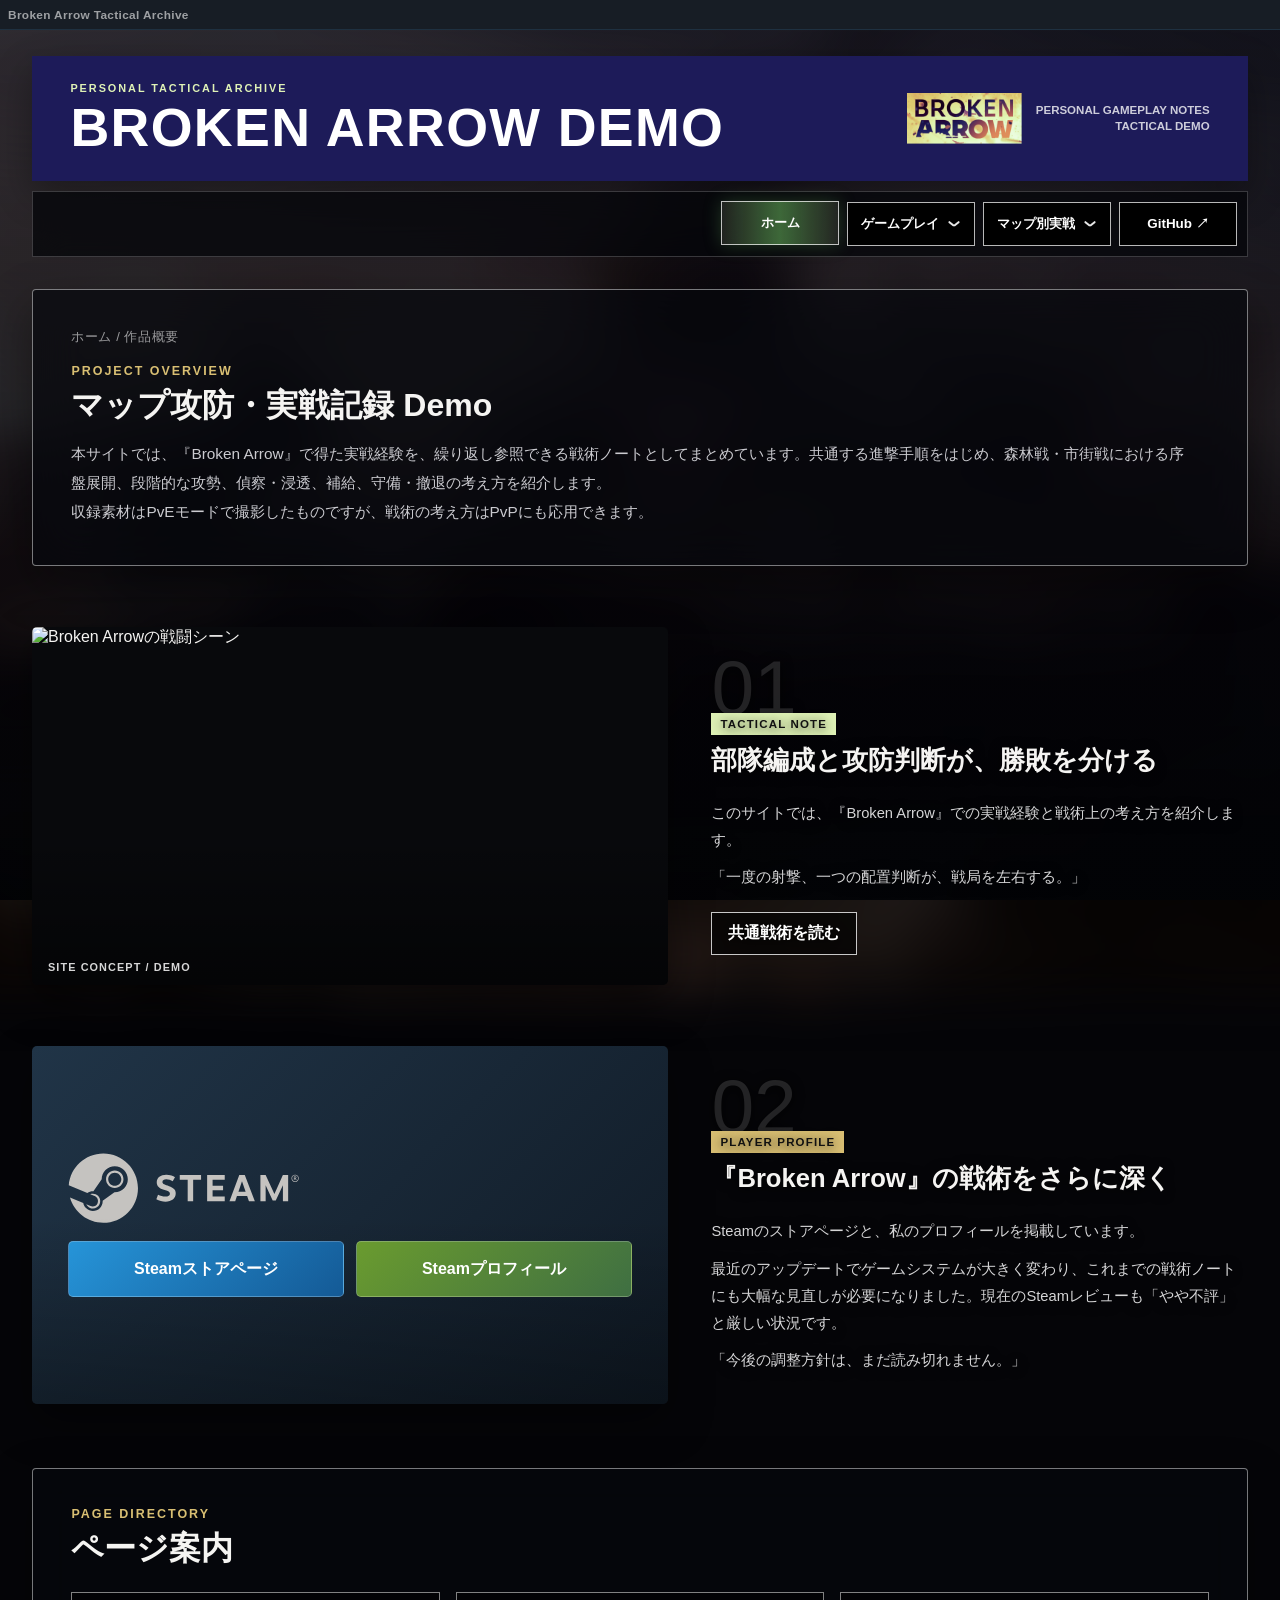
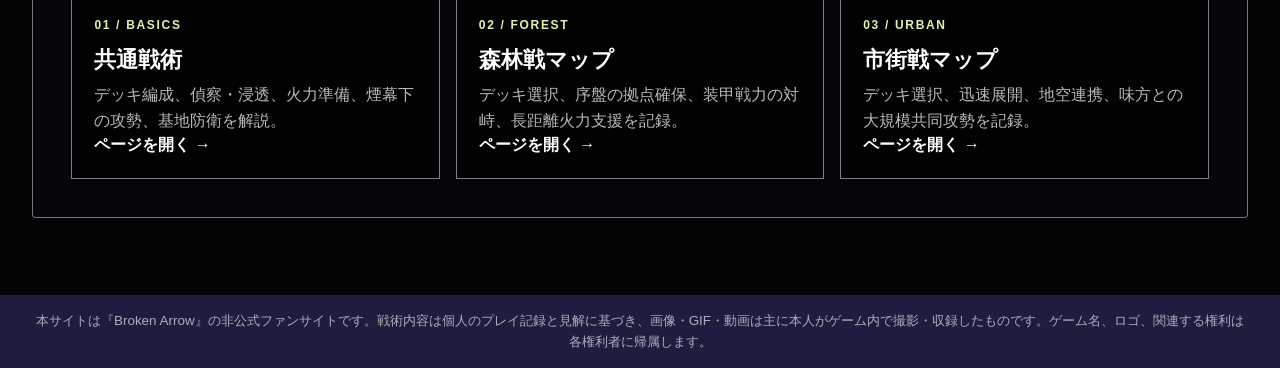
==== index.html @ 2e955ef0 "Deploy Broken Arrow website" ====
<!DOCTYPE html>
<html lang="ja">
<head>
    <meta charset="UTF-8">
    <meta name="viewport" content="width=device-width, initial-scale=1.0">
    <title>Broken Arrow Demo | ホーム</title>
    <link rel="stylesheet" href="css/style.css">
</head>
<body>
<header class="top-line">Broken Arrow Tactical Archive</header>
<header class="manual-title-wrap">
    <div class="manual-title-bar">
        <div>
            <p class="manual-title-kicker">PERSONAL TACTICAL ARCHIVE</p>
            <h1>BROKEN ARROW DEMO</h1>
        </div>
        <div class="manual-title-brand">
            <img src="images/index/broken-arrow-logo.png" alt="Broken Arrowのロゴ">
            <p>PERSONAL GAMEPLAY NOTES<br>TACTICAL DEMO</p>
        </div>
    </div>
</header>
<nav class="global-menu page-frame" aria-label="メインナビゲーション">
    <a class="menu-card active" href="index.html" aria-current="page">ホーム</a>
    <div class="menu-dropdown">
        <button class="menu-card menu-dropdown-toggle" type="button" aria-expanded="false">
            ゲームプレイ <span class="menu-chevron" aria-hidden="true"></span>
        </button>
        <div class="menu-panel">
            <div class="menu-submenu">
                <a class="menu-submenu-trigger" href="basics.html" aria-haspopup="true" aria-expanded="false">
                    <span>共通戦術</span>
                    <span class="menu-submenu-chevron" aria-hidden="true">›</span>
                </a>
                <div class="menu-panel menu-subpanel">
                    <a href="basics.html#intro">共通戦術概要</a>
                    <a href="basics.html#deck-configuration">デッキ編成</a>
                    <a href="basics.html#infiltration">偵察ユニットの配置と敵後方への浸透</a>
                    <a href="basics.html#attack-preparation">攻勢の組み立て（準備）</a>
                    <a href="basics.html#attack-execution">攻勢の組み立て（本攻撃）</a>
                    <a href="basics.html#defense">基地の浸透対策・拠点防衛・対車両戦</a>
                </div>
            </div>
        </div>
    </div>
    <div class="menu-dropdown">
        <button class="menu-card menu-dropdown-toggle" type="button" aria-expanded="false">
            マップ別実戦 <span class="menu-chevron" aria-hidden="true"></span>
        </button>
        <div class="menu-panel">
            <div class="menu-submenu">
                <a class="menu-submenu-trigger" href="forest.html" aria-haspopup="true" aria-expanded="false">
                    <span>森林戦マップ</span>
                    <span class="menu-submenu-chevron" aria-hidden="true">›</span>
                </a>
                <div class="menu-panel menu-subpanel">
                    <a href="forest.html#intro">森林戦概要</a>
                    <a href="forest.html#deck-selection">デッキ選択</a>
                    <a href="forest.html#opening">序盤の拠点確保</a>
                    <a href="forest.html#standoff">対峙</a>
                    <a href="forest.html#fire-support">火力支援</a>
                </div>
            </div>
            <div class="menu-submenu">
                <a class="menu-submenu-trigger" href="city.html" aria-haspopup="true" aria-expanded="false">
                    <span>市街戦マップ</span>
                    <span class="menu-submenu-chevron" aria-hidden="true">›</span>
                </a>
                <div class="menu-panel menu-subpanel">
                    <a href="city.html#intro">市街戦概要</a>
                    <a href="city.html#deck-selection">デッキ選択</a>
                    <a href="city.html#rapid-mobility">迅速展開</a>
                    <a href="city.html#air-ground-coordination">地空連携</a>
                    <a href="city.html#joint-assault">大規模共同攻勢</a>
                </div>
            </div>
        </div>
    </div>
    <a class="menu-card" href="https://github.com/a1554457035/test_station" target="_blank" rel="noopener noreferrer">GitHub ↗</a>
</nav>
<main class="site-main">
    <section class="intro-panel page-frame" id="home-intro">
        <p class="breadcrumb">ホーム / 作品概要</p>
        <p class="section-kicker">PROJECT OVERVIEW</p>
        <h2>マップ攻防・実戦記録 Demo</h2>
        <p>本サイトでは、『Broken Arrow』で得た実戦経験を、繰り返し参照できる戦術ノートとしてまとめています。共通する進撃手順をはじめ、森林戦・市街戦における序盤展開、段階的な攻勢、偵察・浸透、補給、守備・撤退の考え方を紹介します。</p>
        <p>収録素材はPvEモードで撮影したものですが、戦術の考え方はPvPにも応用できます。</p>
    </section>

    <section class="content-module page-frame" id="home-overview">
        <figure class="content-media">
            <img src="images/index/SITE_CONCEPT.gif" alt="Broken Arrowの戦闘シーン">
            <figcaption>SITE CONCEPT / DEMO</figcaption>
        </figure>
        <div class="content-copy">
            <p class="module-number">01</p>
            <p class="module-tag tag-lime">TACTICAL NOTE</p>
            <h2>部隊編成と攻防判断が、勝敗を分ける</h2>
            <p>このサイトでは、『Broken Arrow』での実戦経験と戦術上の考え方を紹介します。</p>
            <p>「一度の射撃、一つの配置判断が、戦局を左右する。」</p>
            <div class="action-row">
                <a class="action-button" href="basics.html">共通戦術を読む</a>
            </div>
        </div>
    </section>

    <section class="content-module page-frame" id="steam-profile">
        <div class="content-media steam-visual" aria-label="Steamリンク">
            <img src="images/index/steam-logo.svg" alt="Steamのロゴ">
            <div class="steam-visual-links">
                <a class="steam-store" href="https://store.steampowered.com/app/1604270/_/" target="_blank" rel="noopener noreferrer">Steamストアページ</a>
                <a class="steam-profile" href="https://steamcommunity.com/profiles/76561199016384164/" target="_blank" rel="noopener noreferrer">Steamプロフィール</a>
            </div>
        </div>
        <div class="content-copy">
            <p class="module-number">02</p>
            <p class="module-tag tag-gold">PLAYER PROFILE</p>
            <h2>『Broken Arrow』の戦術をさらに深く</h2>
            <p>Steamのストアページと、私のプロフィールを掲載しています。</p>
            <p>最近のアップデートでゲームシステムが大きく変わり、これまでの戦術ノートにも大幅な見直しが必要になりました。現在のSteamレビューも「やや不評」と厳しい状況です。</p>
            <p>「今後の調整方針は、まだ読み切れません。」</p>
        </div>
    </section>

    <section class="directory-panel page-frame" id="page-directory">
        <p class="section-kicker">PAGE DIRECTORY</p>
        <h2>ページ案内</h2>
        <div class="directory-grid">
            <a class="directory-card" href="basics.html"><div><span>01 / BASICS</span><h3>共通戦術</h3><p>デッキ編成、偵察・浸透、火力準備、煙幕下の攻勢、基地防衛を解説。</p></div><strong>ページを開く →</strong></a>
            <a class="directory-card" href="forest.html"><div><span>02 / FOREST</span><h3>森林戦マップ</h3><p>デッキ選択、序盤の拠点確保、装甲戦力の対峙、長距離火力支援を記録。</p></div><strong>ページを開く →</strong></a>
            <a class="directory-card" href="city.html"><div><span>03 / URBAN</span><h3>市街戦マップ</h3><p>デッキ選択、迅速展開、地空連携、味方との大規模共同攻勢を記録。</p></div><strong>ページを開く →</strong></a>
        </div>
    </section>
</main>
<footer class="site-footer">
    本サイトは『Broken Arrow』の非公式ファンサイトです。戦術内容は個人のプレイ記録と見解に基づき、画像・GIF・動画は主に本人がゲーム内で撮影・収録したものです。ゲーム名、ロゴ、関連する権利は各権利者に帰属します。
</footer>
<script src="js/demo-menu.js"></script>
</body>
</html>
---- css/style.css ----
* {
    margin: 0;
    padding: 0;
    box-sizing: border-box;
}

:root {
    --manual-blue: #1D1B59;
    --manual-deep: #1E1D40;
    --manual-lime: #DFF2B6;
    --manual-gold: #D9BF73;
    --manual-coral: #D97B66;
    --manual-purple: #8C86C8;
    --page-width: 95%;
    --page-max: 1680px;
    --glass-dark: rgba(7, 8, 13, 0.70);
    --text-main: #F5F4F2;
    --text-muted: #CBCBD0;
}

html {
    min-height: 100%;
    background: #050508;
    scroll-behavior: smooth;
}

body {
    position: relative;
    isolation: isolate;
    min-height: 100vh;
    overflow-x: hidden;
    background: #050508;
    color: var(--text-main);
    font-family: "Noto Sans JP", "Yu Gothic", "Hiragino Kaku Gothic ProN", Meiryo, Arial, sans-serif;
    line-break: strict;
    overflow-wrap: break-word;
}

body::before {
    content: "";
    position: fixed;
    inset: -5%;
    z-index: -2;
    background: url("../images/index/background.png") center top / cover no-repeat;
    filter: blur(22px) brightness(0.48) saturate(0.72);
    transform: scale(1.1);
}

body::after {
    content: "";
    position: fixed;
    inset: 0;
    z-index: -1;
    background:
        linear-gradient(to bottom, rgba(10, 9, 28, 0.38), rgba(2, 3, 6, 0.92)),
        rgba(0, 0, 0, 0.24);
}

a {
    color: inherit;
}

img,
video {
    max-width: 100%;
}

.top-line {
    width: 100%;
    min-height: 30px;
    padding: 5px clamp(8px, 0.6vw, 14px);
    display: flex;
    align-items: center;
    background: #171D25;
    color: rgba(255, 255, 255, 0.58);
    border-bottom: 1px solid #1E3040;
    font-size: clamp(0.74rem, 0.82vw, 0.95rem);
    font-weight: 700;
    letter-spacing: 0.03em;
}

.page-frame {
    width: min(var(--page-width), var(--page-max));
    margin-inline: auto;
}

.manual-title-wrap {
    padding-top: clamp(16px, 2vw, 30px);
}

.manual-title-bar {
    width: min(var(--page-width), var(--page-max));
    min-height: clamp(96px, 8vw, 138px);
    margin-inline: auto;
    padding: clamp(18px, 2.1vw, 34px) clamp(22px, 3vw, 48px);
    display: flex;
    align-items: center;
    justify-content: space-between;
    gap: clamp(24px, 4vw, 70px);
    background: var(--manual-blue);
    color: #fff;
    box-shadow: 0 14px 34px rgba(0, 0, 0, 0.32);
}

.manual-title-kicker {
    margin-bottom: 7px;
    color: var(--manual-lime);
    font-size: clamp(0.68rem, 0.8vw, 0.86rem);
    font-weight: 900;
    letter-spacing: 0.18em;
}

.manual-title-bar h1 {
    font-family: Impact, "Arial Narrow", "Noto Sans JP", "Yu Gothic", sans-serif;
    font-size: clamp(2.15rem, 4.2vw, 5rem);
    font-weight: 900;
    line-height: 0.98;
    letter-spacing: 0.025em;
}

.manual-title-brand {
    flex: 0 1 360px;
    min-width: 230px;
    display: flex;
    align-items: center;
    justify-content: flex-end;
    gap: 14px;
}

.manual-title-brand img {
    width: clamp(92px, 9vw, 150px);
    height: auto;
    display: block;
}

.manual-title-brand p {
    color: rgba(255,255,255,0.78);
    font-size: clamp(0.72rem, 0.85vw, 0.9rem);
    font-weight: 800;
    line-height: 1.45;
    text-align: right;
}

.global-menu {
    position: relative;
    z-index: 20;
    margin-top: 10px;
    padding: 10px;
    display: flex;
    align-items: stretch;
    justify-content: flex-end;
    flex-wrap: wrap;
    gap: 8px;
    border: 1px solid rgba(255,255,255,0.20);
    background: rgba(4, 5, 9, 0.72);
    backdrop-filter: blur(16px);
    -webkit-backdrop-filter: blur(16px);
}

.menu-card {
    min-width: 118px;
    min-height: 44px;
    padding: 9px 13px;
    display: inline-flex;
    align-items: center;
    justify-content: center;
    gap: 8px;
    border: 1px solid rgba(255,255,255,0.72);
    background: #000;
    color: #fff;
    font: inherit;
    font-size: 0.84rem;
    font-weight: 800;
    text-decoration: none;
    cursor: pointer;
    transition: background 160ms ease, box-shadow 160ms ease, transform 160ms ease;
}

.menu-card:hover,
.menu-card:focus-visible,
.menu-card.active,
.menu-card[aria-current="page"],
.menu-dropdown.is-open > .menu-card {
    background: linear-gradient(90deg, rgba(223,242,182,0.12), rgba(83,143,75,0.72), rgba(223,242,182,0.12));
    box-shadow: 0 0 18px rgba(87,155,79,0.32);
    transform: translateY(-1px);
}

.menu-card:focus-visible,
.menu-panel a:focus-visible {
    outline: 2px solid var(--manual-lime);
    outline-offset: 2px;
}

.menu-dropdown {
    position: relative;
}

.menu-chevron {
    position: relative;
    width: 14px;
    height: 14px;
    flex: 0 0 14px;
    display: inline-block;
    color: rgba(255,255,255,0.90);
    transform-origin: 50% 50%;
    transition: transform 220ms cubic-bezier(0.22, 1, 0.36, 1);
}

.menu-chevron::before,
.menu-chevron::after {
    content: "";
    position: absolute;
    top: 8.25px;
    width: 7px;
    height: 2px;
    border-radius: 999px;
    background: currentColor;
}

.menu-chevron::before {
    left: 0;
    transform: rotate(40deg);
    transform-origin: right center;
}

.menu-chevron::after {
    right: 0;
    transform: rotate(-40deg);
    transform-origin: left center;
}

.menu-dropdown.is-open > .menu-card .menu-chevron {
    transform: rotate(180deg);
}

.menu-panel {
    position: absolute;
    top: calc(100% + 7px);
    left: 0;
    z-index: 40;
    min-width: 190px;
    padding: 5px;
    display: grid;
    gap: 2px;
    border: 1px solid rgba(255,255,255,0.72);
    background: rgba(0,0,0,0.96);
    opacity: 0;
    visibility: hidden;
    transform: translateY(-7px);
    transition: opacity 160ms ease, transform 160ms ease, visibility 160ms ease;
}

.menu-dropdown.is-open > .menu-panel {
    opacity: 1;
    visibility: visible;
    transform: translateY(0);
}

.menu-panel a {
    padding: 10px 12px;
    color: rgba(255,255,255,0.84);
    text-decoration: none;
    font-size: 0.86rem;
    line-height: 1.45;
}

.menu-panel a:hover {
    background: var(--manual-blue);
    color: #fff;
}

.menu-submenu {
    position: relative;
}

.menu-submenu-trigger {
    display: flex;
    align-items: center;
    justify-content: space-between;
    gap: 18px;
}

.menu-submenu-chevron {
    display: inline-block;
    color: var(--manual-lime);
    font-size: 1.15em;
    line-height: 1;
    transition: transform 160ms ease;
}

.menu-subpanel {
    top: -5px;
    left: calc(100% + 7px);
    min-width: 210px;
    transform: translateX(-7px);
}

.menu-subpanel::before {
    content: "";
    position: absolute;
    top: 0;
    right: 100%;
    width: 8px;
    height: 100%;
}

.menu-submenu:hover > .menu-submenu-trigger,
.menu-submenu:focus-within > .menu-submenu-trigger,
.menu-submenu.is-open > .menu-submenu-trigger {
    background: var(--manual-blue);
    color: #fff;
}

.menu-submenu:hover > .menu-submenu-trigger .menu-submenu-chevron,
.menu-submenu:focus-within > .menu-submenu-trigger .menu-submenu-chevron,
.menu-submenu.is-open > .menu-submenu-trigger .menu-submenu-chevron {
    transform: translateX(2px);
}

.menu-submenu:hover > .menu-subpanel,
.menu-submenu:focus-within > .menu-subpanel,
.menu-submenu.is-open > .menu-subpanel {
    opacity: 1;
    visibility: visible;
    transform: translateX(0);
}

.site-main {
    padding: clamp(18px, 2.5vw, 38px) 0 clamp(54px, 6vw, 96px);
}

.intro-panel,
.directory-panel,
.table-panel {
    height: auto;
    padding: clamp(22px, 3vw, 46px);
    border: 1px solid rgba(255,255,255,0.46);
    border-radius: 4px;
    background: var(--glass-dark);
    box-shadow: 0 18px 46px rgba(0,0,0,0.34);
    backdrop-filter: blur(24px) saturate(0.78);
    -webkit-backdrop-filter: blur(24px) saturate(0.78);
}

.breadcrumb {
    margin-bottom: 18px;
    color: rgba(255,255,255,0.58);
    font-size: 0.82rem;
    letter-spacing: 0.04em;
}

.breadcrumb a {
    color: var(--manual-lime);
    text-decoration: none;
}

.section-kicker {
    margin-bottom: 8px;
    color: var(--manual-gold);
    font-size: 0.78rem;
    font-weight: 900;
    letter-spacing: 0.16em;
}

.intro-panel h2,
.directory-panel h2,
.table-panel h2 {
    margin-bottom: 14px;
    font-size: clamp(1.65rem, 2.5vw, 2.75rem);
    line-height: 1.2;
}

.intro-panel > p:not(.breadcrumb):not(.section-kicker),
.directory-panel > p:not(.section-kicker),
.table-panel > p:not(.section-kicker) {
    max-width: 1120px;
    color: var(--text-muted);
    font-size: clamp(0.96rem, 1.08vw, 1.08rem);
    line-height: 1.9;
}

.source-links {
    margin-top: 22px;
    padding-top: 16px;
    display: flex;
    flex-wrap: wrap;
    gap: 10px 18px;
    border-top: 1px solid rgba(255,255,255,0.18);
    color: rgba(255,255,255,0.66);
    font-size: 0.9rem;
}

.source-links a {
    color: var(--manual-lime);
    text-underline-offset: 3px;
}

.content-module {
    margin-top: clamp(34px, 4.8vw, 78px);
    display: grid;
    grid-template-columns: minmax(0, 1.08fr) minmax(340px, 0.92fr);
    align-items: stretch;
    gap: clamp(24px, 3vw, 56px);
}

.content-media {
    position: relative;
    width: 100%;
    aspect-ratio: 16 / 9;
    align-self: start;
    min-width: 0;
    margin: 0;
    overflow: hidden;
    border-radius: 5px;
    background: #08090C;
    box-shadow: 0 18px 44px rgba(0,0,0,0.42);
}

.content-media::after {
    content: "";
    position: absolute;
    inset: 0;
    pointer-events: none;
    background: linear-gradient(to top, rgba(0,0,0,0.52), transparent 42%);
}

.content-media img,
.content-media video {
    width: 100%;
    height: 100%;
    display: block;
    object-fit: cover;
}

.content-media figcaption {
    position: absolute;
    left: 16px;
    bottom: 12px;
    z-index: 1;
    color: rgba(255,255,255,0.84);
    font-size: clamp(0.68rem, 0.75vw, 0.8rem);
    font-weight: 900;
    letter-spacing: 0.1em;
}

.content-copy {
    min-width: 0;
    min-height: 100%;
    padding: clamp(4px,0.5vw,10px) clamp(4px,0.4vw,10px);
    display: flex;
    flex-direction: column;
    justify-content: center;
    color: var(--text-main);
    text-shadow: 0 2px 12px rgba(0,0,0,0.92);
}

.module-number {
    margin: 0 0 -6px;
    color: rgba(255,255,255,0.13);
    font-family: Impact, "Arial Narrow", Arial, sans-serif;
    font-size: clamp(3.2rem, 6vw, 7rem);
    line-height: 0.8;
}

.module-tag {
    width: fit-content;
    margin-bottom: 10px;
    padding: 5px 9px;
    color: #111;
    font-size: 0.72rem;
    font-weight: 900;
    letter-spacing: 0.1em;
}

.tag-lime { background: var(--manual-lime); }
.tag-gold { background: var(--manual-gold); }
.tag-coral { background: var(--manual-coral); }
.tag-purple { background: var(--manual-purple); }

.content-copy h2 {
    margin-bottom: 14px;
    font-size: clamp(1.45rem, 2vw, 2.35rem);
    line-height: 1.22;
}

.content-copy p:not(.module-number):not(.module-tag) {
    margin-top: 10px;
    color: rgba(242,242,244,0.88);
    font-size: clamp(0.92rem, 1vw, 1.05rem);
    line-height: 1.85;
}

.action-row {
    margin-top: 20px;
    display: flex;
    flex-wrap: wrap;
    gap: 10px;
}

.action-button {
    padding: 10px 16px;
    display: inline-flex;
    align-items: center;
    justify-content: center;
    border: 1px solid rgba(255,255,255,0.78);
    background: rgba(0,0,0,0.62);
    color: #fff;
    font-weight: 800;
    text-decoration: none;
    transition: background 160ms ease, box-shadow 160ms ease;
}

.action-button:hover,
.action-button:focus-visible {
    background: linear-gradient(90deg, rgba(223,242,182,0.10), rgba(83,143,75,0.72), rgba(223,242,182,0.10));
    box-shadow: 0 0 18px rgba(87,155,79,0.32);
}

.steam-visual {
    padding: clamp(18px, 3vw, 36px);
    display: grid;
    align-content: center;
    gap: 18px;
    background: linear-gradient(135deg, #203447, #101A25);
}

.steam-visual::after {
    background: linear-gradient(to top, rgba(0,0,0,0.32), transparent 52%);
}

.steam-visual img {
    width: min(280px, 58%);
    height: auto;
    object-fit: contain;
}

.steam-visual-links {
    position: relative;
    z-index: 2;
    display: grid;
    grid-template-columns: repeat(2, minmax(0,1fr));
    gap: 12px;
}

.steam-visual-links a {
    min-height: 56px;
    padding: 10px 12px;
    display: flex;
    align-items: center;
    justify-content: center;
    border: 1px solid rgba(255,255,255,0.24);
    border-radius: 5px;
    color: #fff;
    font-weight: 800;
    text-align: center;
    text-decoration: none;
}

.steam-store { background: linear-gradient(135deg, #2694D8, #145A96); }
.steam-profile { background: linear-gradient(135deg, #6A9B2F, #3F6F42); }

.directory-panel,
.table-panel {
    margin-top: clamp(38px, 5vw, 76px);
}

.directory-grid {
    margin-top: 24px;
    display: grid;
    grid-template-columns: repeat(3, minmax(0,1fr));
    gap: 16px;
}

.directory-card {
    min-height: 178px;
    padding: 22px;
    display: flex;
    flex-direction: column;
    justify-content: space-between;
    border: 1px solid rgba(255,255,255,0.50);
    background: rgba(0,0,0,0.52);
    color: #fff;
    text-decoration: none;
    transition: transform 160ms ease, background 160ms ease, box-shadow 160ms ease;
}

.directory-card:hover,
.directory-card:focus-visible {
    transform: translateY(-3px);
    background: var(--manual-blue);
    box-shadow: 0 18px 34px rgba(0,0,0,0.32);
}

.directory-card span {
    color: var(--manual-lime);
    font-size: 0.75rem;
    font-weight: 900;
    letter-spacing: 0.14em;
}

.directory-card h3 {
    margin: 12px 0 8px;
    font-size: 1.35rem;
}

.directory-card p {
    color: rgba(255,255,255,0.72);
    line-height: 1.65;
}

.table-scroll {
    margin-top: 22px;
    overflow-x: auto;
}

.strategy-table {
    width: 100%;
    min-width: 760px;
    border-collapse: collapse;
    background: rgba(0,0,0,0.38);
}

.strategy-table th,
.strategy-table td {
    padding: 13px 14px;
    border: 1px solid rgba(255,255,255,0.28);
    text-align: left;
    vertical-align: top;
    line-height: 1.6;
}

.strategy-table th {
    background: var(--manual-blue);
    color: #fff;
}

.strategy-table tr:nth-child(even) td {
    background: rgba(255,255,255,0.035);
}

.bottom-nav {
    margin-top: clamp(46px, 6vw, 92px);
    padding-top: 22px;
    display: flex;
    justify-content: space-between;
    gap: 18px;
    border-top: 1px solid rgba(255,255,255,0.30);
}

.bottom-nav a {
    padding: 11px 18px;
    border: 1px solid rgba(255,255,255,0.72);
    background: rgba(0,0,0,0.54);
    color: #fff;
    font-weight: 800;
    text-decoration: none;
}

.bottom-nav a:hover,
.bottom-nav a:focus-visible {
    background: var(--manual-blue);
}

.site-footer {
    min-height: 64px;
    padding: 16px max(2.5%, 18px);
    display: flex;
    align-items: center;
    justify-content: center;
    background: var(--manual-deep);
    color: rgba(255,255,255,0.64);
    font-size: 0.84rem;
    line-height: 1.55;
    text-align: center;
}

@media (max-width: 980px) {
    .manual-title-bar {
        align-items: flex-start;
        flex-direction: column;
    }

    .manual-title-brand {
        width: 100%;
        justify-content: flex-start;
    }

    .manual-title-brand p {
        text-align: left;
    }

    .global-menu {
        justify-content: flex-start;
    }

    .content-module {
        grid-template-columns: 1fr;
        gap: 20px;
    }

    .content-copy {
        min-height: auto;
        padding-inline: 2px;
    }

    .directory-grid {
        grid-template-columns: repeat(2, minmax(0,1fr));
    }
}

@media (min-width: 621px) and (max-width: 1500px) {
    .global-menu > .menu-dropdown:last-of-type .menu-subpanel {
        right: calc(100% + 7px);
        left: auto;
        transform: translateX(7px);
    }

    .global-menu > .menu-dropdown:last-of-type .menu-subpanel::before {
        right: auto;
        left: 100%;
    }

    .global-menu > .menu-dropdown:last-of-type .menu-submenu:hover > .menu-subpanel,
    .global-menu > .menu-dropdown:last-of-type .menu-submenu:focus-within > .menu-subpanel,
    .global-menu > .menu-dropdown:last-of-type .menu-submenu.is-open > .menu-subpanel {
        transform: translateX(0);
    }
}

@media (max-width: 620px) {
    :root { --page-width: 92%; }

    .manual-title-wrap { padding-top: 12px; }
    .manual-title-bar { min-height: 0; padding: 20px; }

    .manual-title-brand {
        min-width: 0;
        align-items: flex-start;
        flex-direction: column;
    }

    .global-menu {
        display: grid;
        grid-template-columns: repeat(2,minmax(0,1fr));
    }

    .menu-card,
    .menu-dropdown,
    .menu-dropdown > .menu-card {
        width: 100%;
        min-width: 0;
    }

    .menu-panel {
        width: 100%;
        min-width: 0;
    }

    .menu-subpanel {
        position: static;
        display: none;
        margin-top: 2px;
        padding-left: 12px;
        opacity: 1;
        visibility: visible;
        transform: none;
        border: 0;
        border-left: 2px solid rgba(223,242,182,0.48);
        background: rgba(18,17,49,0.96);
    }

    .menu-subpanel::before {
        display: none;
    }

    .menu-submenu:hover > .menu-subpanel,
    .menu-submenu:focus-within > .menu-subpanel,
    .menu-submenu.is-open > .menu-subpanel {
        display: grid;
        transform: none;
    }

    .intro-panel,
    .directory-panel,
    .table-panel { padding: 20px; }

    .source-links { flex-direction: column; }
    .directory-grid { grid-template-columns: 1fr; }
    .steam-visual-links { grid-template-columns: 1fr; }
    .bottom-nav { flex-direction: column; }
    .bottom-nav a { text-align: center; }
}

@media (prefers-reduced-motion: no-preference) {
    .intro-panel,
    .content-module,
    .directory-panel,
    .table-panel {
        animation: moduleReveal 650ms ease-out both;
    }

    .content-module:nth-of-type(2) { animation-delay: 70ms; }
    .content-module:nth-of-type(3) { animation-delay: 130ms; }
    .content-module:nth-of-type(4) { animation-delay: 190ms; }
    .content-module:nth-of-type(5) { animation-delay: 250ms; }
    .content-module:nth-of-type(6) { animation-delay: 310ms; }
}

@media (prefers-reduced-motion: reduce) {
    html { scroll-behavior: auto; }
}

@keyframes moduleReveal {
    from { opacity: 0; transform: translateY(18px); }
    to { opacity: 1; transform: translateY(0); }
}
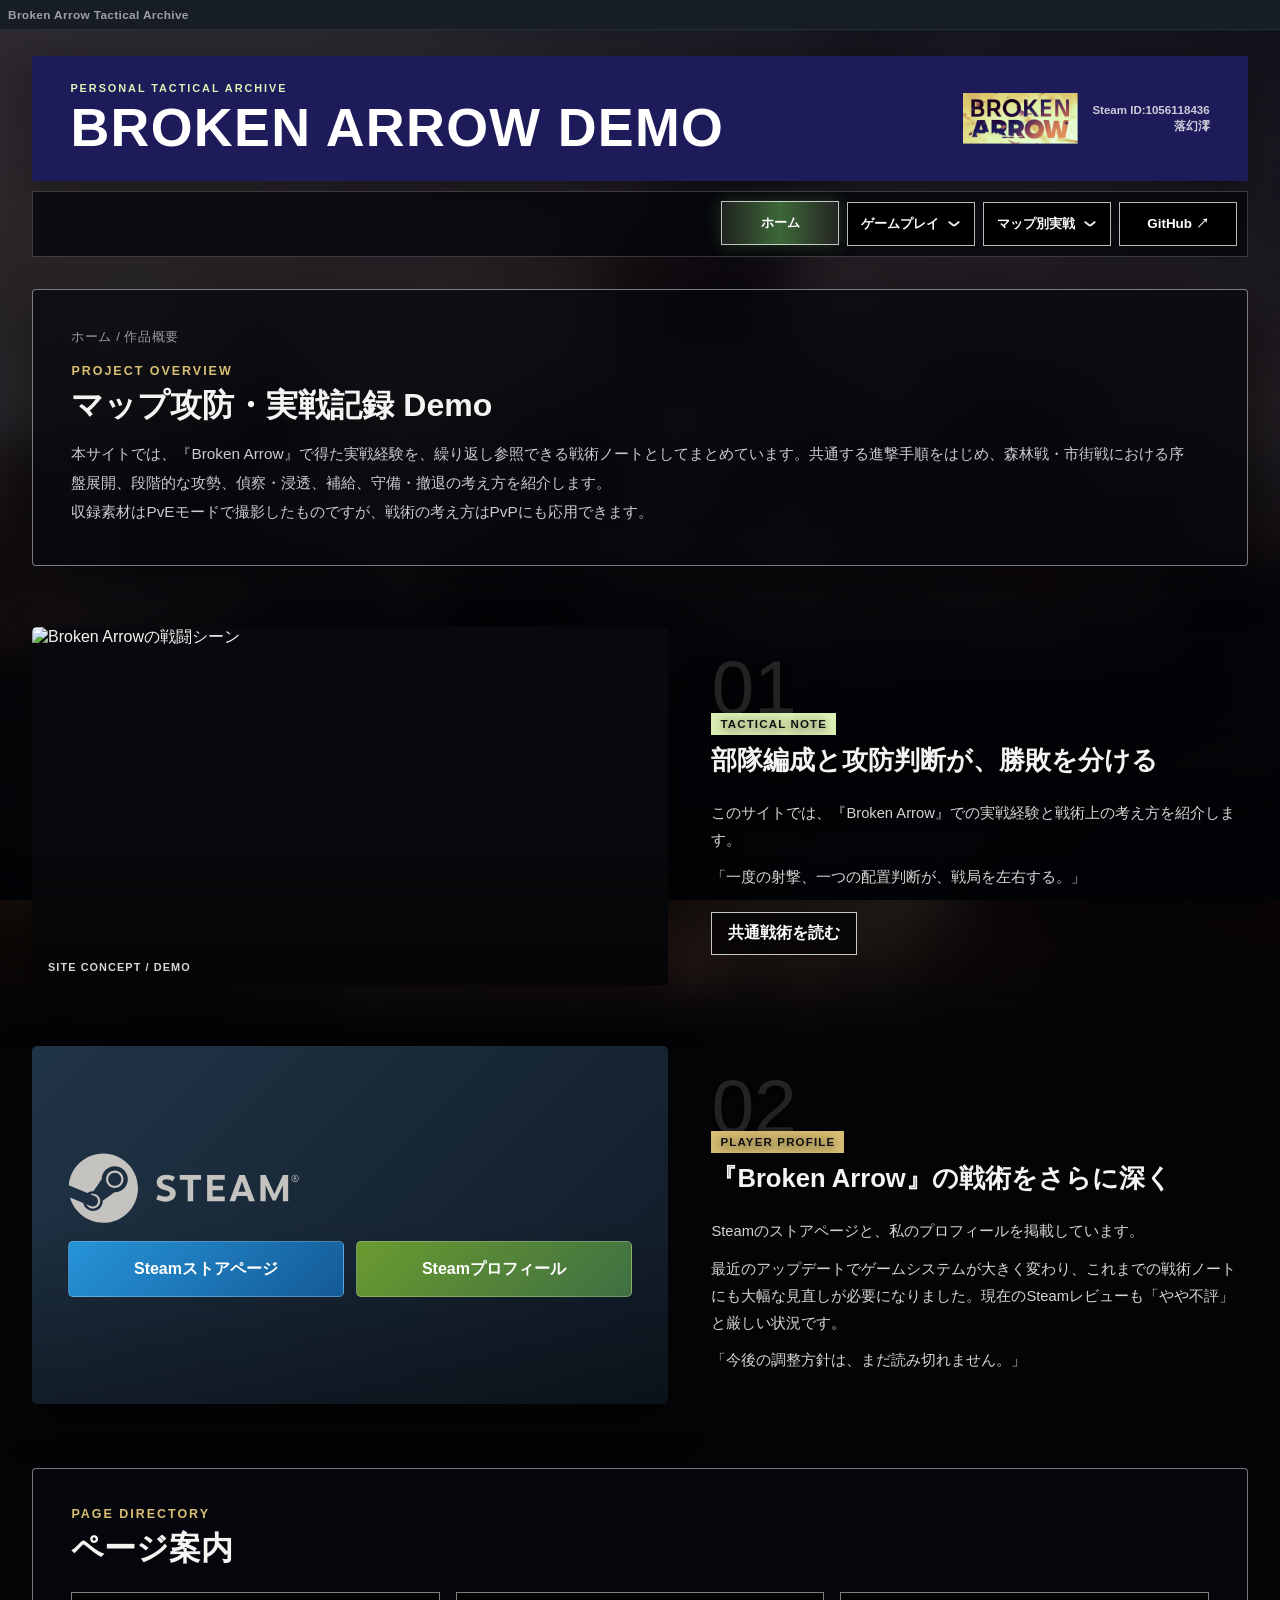
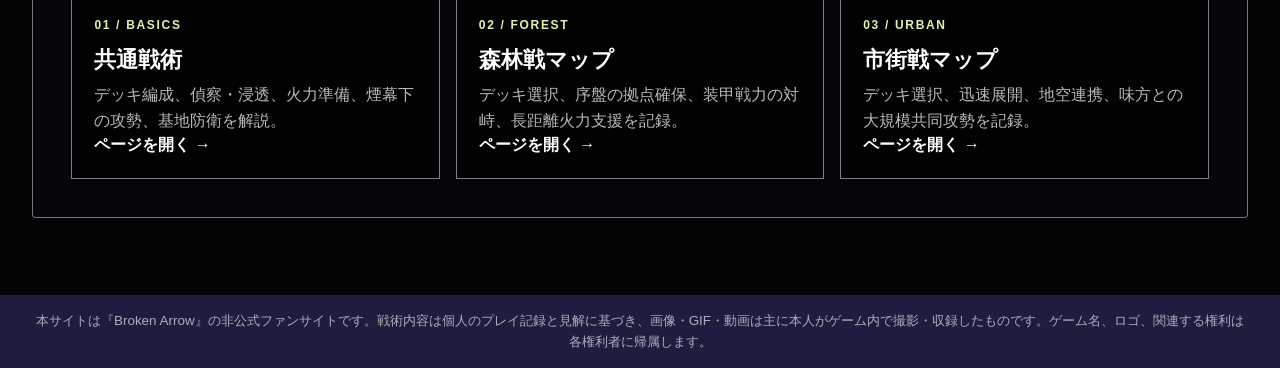
==== commit 3ba21116: "Change title and update personal information Updated the title and replaced personal notes with Stea" ====
--- a/index.html
+++ b/index.html
@@ -3,7 +3,7 @@
 <head>
     <meta charset="UTF-8">
     <meta name="viewport" content="width=device-width, initial-scale=1.0">
-    <title>Broken Arrow Demo | ホーム</title>
+    <title>𝑩𝒓𝒐𝒌𝒆𝒏 𝑨𝒓𝒓𝒐𝒘</title>
     <link rel="stylesheet" href="css/style.css">
 </head>
 <body>
@@ -16,7 +16,7 @@
         </div>
         <div class="manual-title-brand">
             <img src="images/index/broken-arrow-logo.png" alt="Broken Arrowのロゴ">
-            <p>PERSONAL GAMEPLAY NOTES<br>TACTICAL DEMO</p>
+            <p>Steam ID:1056118436<br>落幻澪</p>
         </div>
     </div>
 </header>
@@ -76,7 +76,7 @@
             </div>
         </div>
     </div>
-    <a class="menu-card" href="https://github.com/a1554457035/test_station" target="_blank" rel="noopener noreferrer">GitHub ↗</a>
+    <a class="menu-card" href="https://github.com/a1554457035/broken-arrow-site" target="_blank" rel="noopener noreferrer">GitHub ↗</a>
 </nav>
 <main class="site-main">
     <section class="intro-panel page-frame" id="home-intro">
